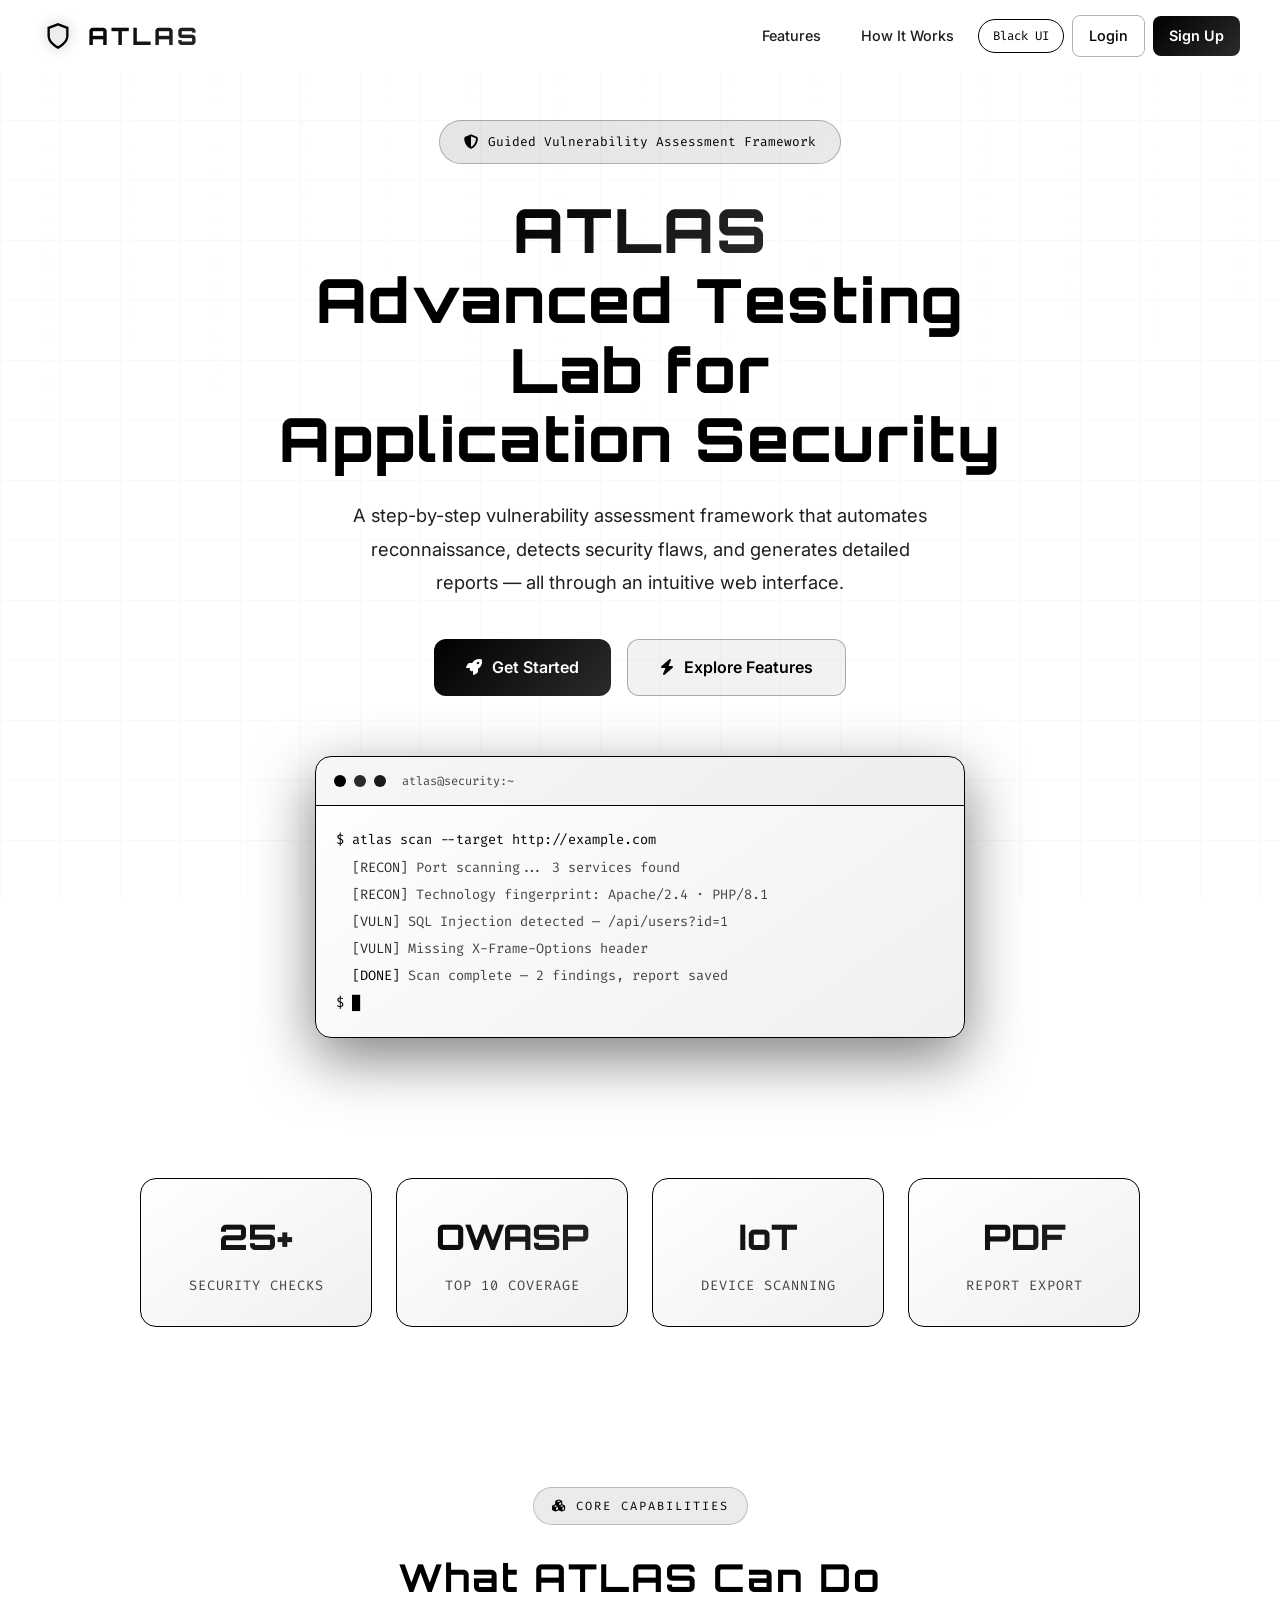
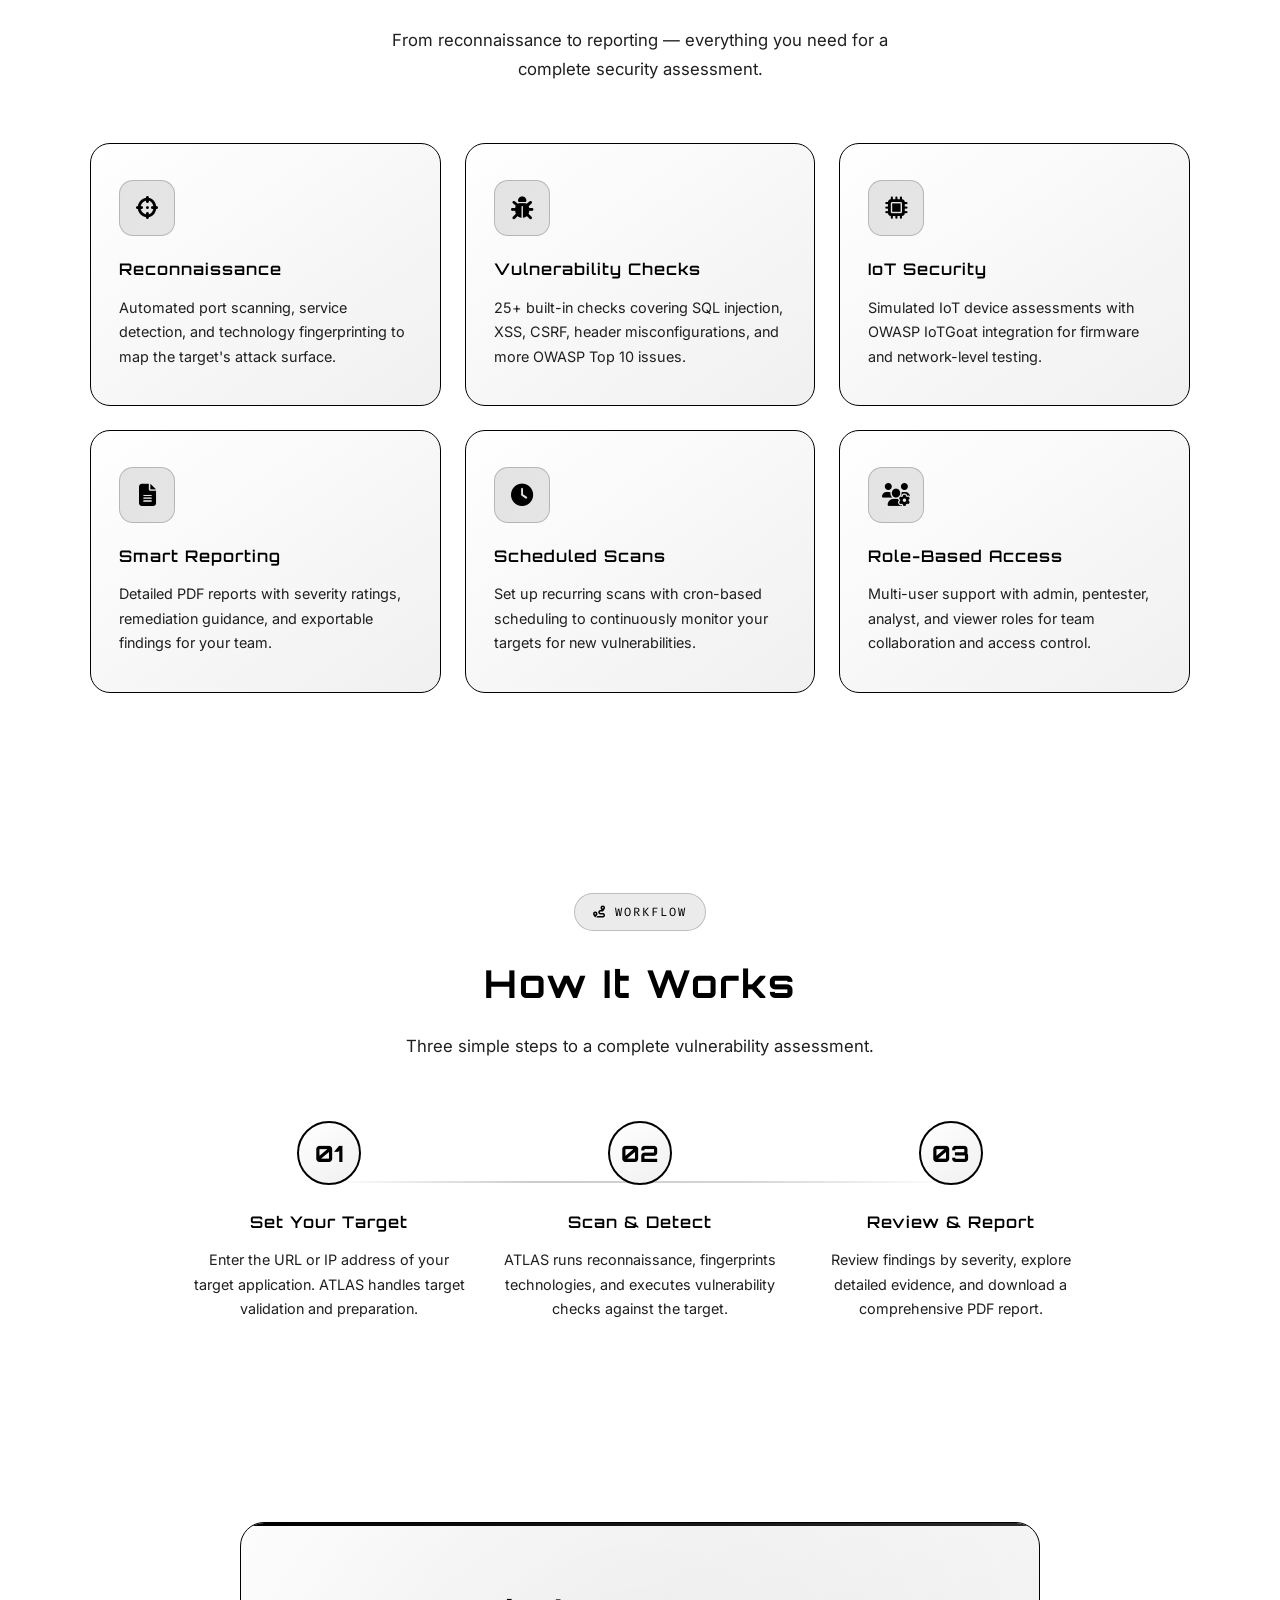
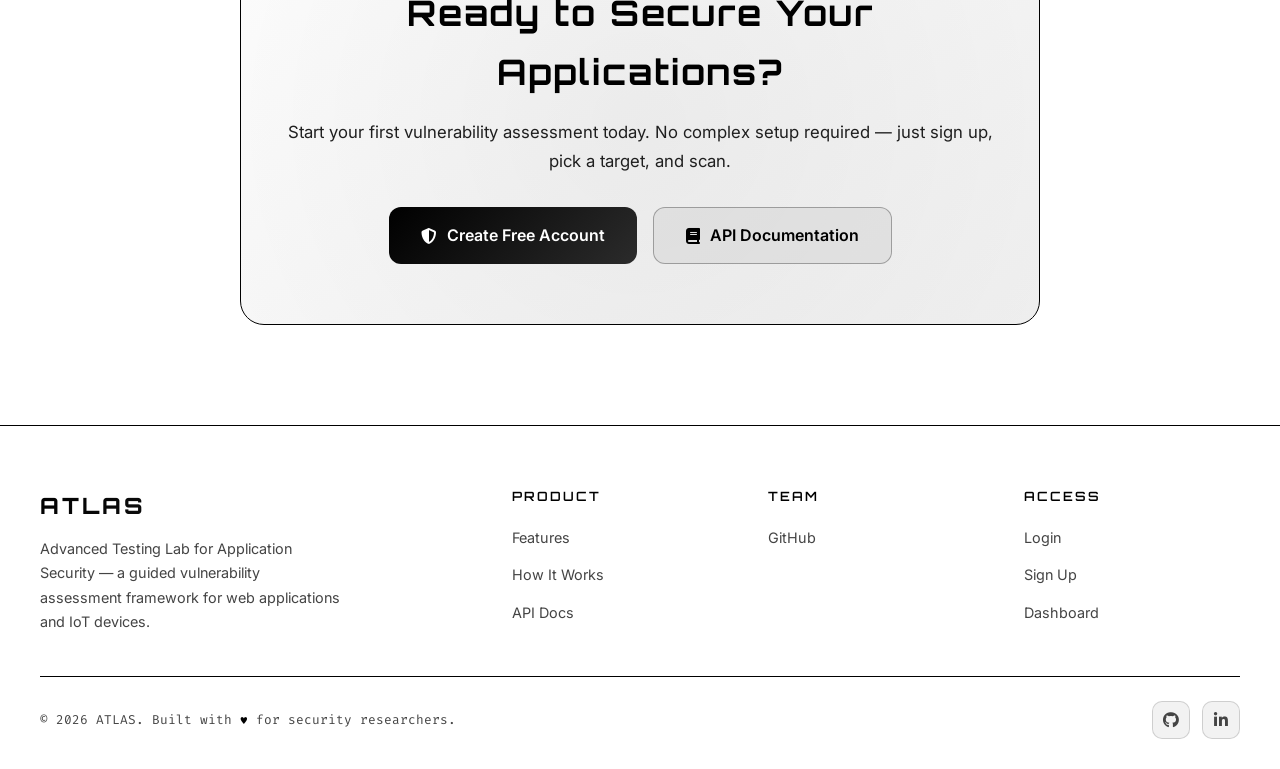
==== web/landing.html @ 512c7e10 "Update landing matrix rain and theme adjustments" ====
<!DOCTYPE html>
<html lang="en">

<head>
    <meta charset="UTF-8">
    <meta name="viewport" content="width=device-width, initial-scale=1.0">
    <title>ATLAS — Advanced Testing Lab for Application Security</title>
    <meta name="description"
        content="ATLAS is a guided vulnerability assessment framework for web applications and IoT devices. Scan, detect, and report security flaws with ease.">

    <!-- Fonts -->
    <link rel="preconnect" href="https://fonts.googleapis.com">
    <link rel="preconnect" href="https://fonts.gstatic.com" crossorigin>
    <link
        href="https://fonts.googleapis.com/css2?family=Fira+Code:wght@400;500;600&family=Orbitron:wght@500;600;700;800;900&family=Inter:wght@300;400;500;600;700&display=swap"
        rel="stylesheet">
    <link rel="stylesheet" href="https://cdnjs.cloudflare.com/ajax/libs/font-awesome/6.4.0/css/all.min.css">
    <link rel="icon" type="image/svg+xml" href="/static/assets/favicon.svg">
    <script>
        (function applySavedTheme() {
            const savedTheme = localStorage.getItem('atlas_ui_theme');
            if (savedTheme === 'dark') {
                document.documentElement.setAttribute('data-theme', 'dark');
            }
        })();
    </script>

    <style>
        /* ===== RESET & VARIABLES ===== */
        :root {
            --primary: #000000;
            --secondary: #2b2b2b;
            --accent: #000000;
            --bg-dark: #ffffff;
            --bg-darker: #f0f0f0;
            --bg-card: #ffffff;
            --border: #000000;
            --text-primary: #000000;
            --text-secondary: #1f1f1f;
            --text-muted: #444444;
            --gradient-main: linear-gradient(135deg, #000000, #2b2b2b);
            --gradient-card: linear-gradient(145deg, #ffffff, #f0f0f0);
            --surface-overlay: rgba(255, 255, 255, 0.95);
            --matrix-green: #8dffa8;
            --font-primary: 'Inter', sans-serif;
            --font-code: 'Fira Code', monospace;
            --font-tech: 'Orbitron', monospace;
        }

        :root[data-theme='dark'] {
            --primary: #f5f5f5;
            --secondary: #d0d0d0;
            --accent: #f5f5f5;
            --bg-dark: #0a0a0a;
            --bg-darker: #050505;
            --bg-card: #121212;
            --border: #7a7a7a;
            --text-primary: #f5f5f5;
            --text-secondary: #dedede;
            --text-muted: #b3b3b3;
            --gradient-main: linear-gradient(135deg, #f5f5f5, #cfcfcf);
            --gradient-card: linear-gradient(145deg, #121212, #050505);
            --surface-overlay: rgba(10, 10, 10, 0.95);
            --matrix-green: #8dffa8;
        }

        *,
        *::before,
        *::after {
            margin: 0;
            padding: 0;
            box-sizing: border-box;
        }

        html {
            scroll-behavior: smooth;
        }

        body {
            font-family: var(--font-primary);
            background: var(--bg-dark);
            color: var(--text-primary);
            line-height: 1.7;
            overflow-x: hidden;
        }

        a {
            text-decoration: none;
            color: inherit;
        }

        /* ===== ANIMATED BACKGROUND ===== */
        .bg-effects {
            position: fixed;
            top: 0;
            left: 0;
            width: 100%;
            height: 100%;
            z-index: 0;
            pointer-events: none;
        }

        .grid-overlay {
            position: absolute;
            width: 100%;
            height: 100%;
            background-image:
                linear-gradient(var(--primary) 1px, transparent 1px),
                linear-gradient(90deg, var(--primary) 1px, transparent 1px);
            background-size: 60px 60px;
            opacity: 0.025;
            animation: gridMove 30s linear infinite;
        }

        @keyframes gridMove {
            from {
                transform: translate(0, 0);
            }

            to {
                transform: translate(60px, 60px);
            }
        }

        .matrix-rain {
            position: absolute;
            inset: 0;
            overflow: hidden;
            pointer-events: none;
            opacity: 0.24;
        }

        .matrix-column {
            position: absolute;
            top: 0;
            display: flex;
            flex-direction: column;
            align-items: center;
            gap: 12px;
            font-family: var(--font-code);
            font-size: 0.74rem;
            line-height: 1;
            color: color-mix(in srgb, var(--matrix-green) 78%, transparent);
            user-select: none;
            animation: matrixFall var(--fall-duration, 22s) linear infinite;
            animation-delay: var(--delay, 0s);
            opacity: var(--col-opacity, 0.22);
            text-shadow: 0 0 6px color-mix(in srgb, var(--matrix-green) 42%, transparent);
        }

        .matrix-char {
            opacity: 0.9;
        }

        :root[data-theme='dark'] .matrix-column {
            color: color-mix(in srgb, var(--matrix-green) 84%, transparent);
            text-shadow: 0 0 7px color-mix(in srgb, var(--matrix-green) 50%, transparent);
        }

        @keyframes matrixFall {
            from {
                transform: translateY(-120vh);
            }

            to {
                transform: translateY(120vh);
            }
        }

        /* Floating particles */
        .particles {
            position: fixed;
            top: 0;
            left: 0;
            width: 100%;
            height: 100%;
            pointer-events: none;
            z-index: 0;
        }

        .particle {
            position: absolute;
            width: 3px;
            height: 3px;
            background: var(--primary);
            border-radius: 50%;
            animation: floatUp 10s infinite;
            opacity: 0;
        }

        .particle:nth-child(1) {
            left: 8%;
            animation-delay: 0s;
        }

        .particle:nth-child(2) {
            left: 18%;
            animation-delay: 1.2s;
        }

        .particle:nth-child(3) {
            left: 28%;
            animation-delay: 2.4s;
        }

        .particle:nth-child(4) {
            left: 42%;
            animation-delay: 0.8s;
        }

        .particle:nth-child(5) {
            left: 55%;
            animation-delay: 3.5s;
        }

        .particle:nth-child(6) {
            left: 65%;
            animation-delay: 1.8s;
        }

        .particle:nth-child(7) {
            left: 75%;
            animation-delay: 4s;
        }

        .particle:nth-child(8) {
            left: 88%;
            animation-delay: 2s;
        }

        .particle:nth-child(9) {
            left: 95%;
            animation-delay: 0.5s;
        }

        .particle:nth-child(10) {
            left: 35%;
            animation-delay: 3s;
        }

        @keyframes floatUp {
            0% {
                transform: translateY(100vh) scale(0);
                opacity: 0;
            }

            10% {
                opacity: 0.8;
            }

            90% {
                opacity: 0.6;
            }

            100% {
                transform: translateY(-100vh) scale(1);
                opacity: 0;
            }
        }

        /* ===== CONTAINER ===== */
        .container {
            max-width: 1200px;
            margin: 0 auto;
            padding: 0 24px;
            position: relative;
            z-index: 1;
        }

        /* ===== HEADER / NAVBAR ===== */
        .navbar {
            position: fixed;
            top: 0;
            left: 0;
            right: 0;
            z-index: 1000;
            padding: 0 24px;
            transition: all 0.3s ease;
            background: var(--surface-overlay);
            backdrop-filter: blur(20px);
            -webkit-backdrop-filter: blur(20px);
            border-bottom: 1px solid transparent;
        }

        .navbar.scrolled {
            background: var(--surface-overlay);
            border-bottom: 1px solid var(--border);
            box-shadow: 0 4px 30px rgba(0, 0, 0, 0.4);
        }

        .navbar-inner {
            max-width: 1200px;
            margin: 0 auto;
            display: flex;
            align-items: center;
            justify-content: space-between;
            height: 72px;
        }

        .navbar-logo {
            display: flex;
            align-items: center;
            gap: 12px;
        }

        .navbar-logo-icon {
            width: 36px;
            height: 36px;
            display: flex;
            align-items: center;
            justify-content: center;
        }

        .navbar-logo-icon svg {
            stroke: var(--primary);
            filter: drop-shadow(0 0 6px rgba(0, 0, 0, 0.4));
        }

        .navbar-logo-text {
            font-family: var(--font-tech);
            font-size: 1.5rem;
            font-weight: 800;
            background: var(--gradient-main);
            -webkit-background-clip: text;
            -webkit-text-fill-color: transparent;
            background-clip: text;
            letter-spacing: 3px;
        }

        .navbar-links {
            display: flex;
            align-items: center;
            gap: 8px;
            list-style: none;
        }

        .navbar-links a {
            padding: 8px 16px;
            border-radius: 8px;
            font-size: 0.9rem;
            font-weight: 500;
            color: var(--text-secondary);
            transition: all 0.3s ease;
        }

        .theme-switch {
            border: 1px solid var(--border);
            background: var(--bg-card);
            color: var(--text-primary);
            border-radius: 999px;
            padding: 8px 14px;
            font-family: var(--font-code);
            font-size: 0.78rem;
            cursor: pointer;
            transition: all 0.25s ease;
        }

        .theme-switch:hover {
            background: var(--bg-darker);
        }

        .navbar-links a:hover {
            color: var(--primary);
            background: rgba(0, 0, 0, 0.05);
        }

        .navbar-links .btn-nav-login {
            color: var(--primary);
            border: 1px solid rgba(0, 0, 0, 0.3);
        }

        .navbar-links .btn-nav-login:hover {
            background: rgba(0, 0, 0, 0.1);
            border-color: var(--primary);
            box-shadow: 0 0 15px rgba(0, 0, 0, 0.2);
        }

        .navbar-links .btn-nav-signup {
            background: var(--gradient-main);
            color: var(--bg-dark);
            font-weight: 600;
            border: none;
        }

        .navbar-links .btn-nav-signup:hover {
            box-shadow: 0 4px 20px rgba(0, 0, 0, 0.4);
            transform: translateY(-1px);
        }

        /* Mobile menu toggle */
        .mobile-toggle {
            display: none;
            flex-direction: column;
            gap: 5px;
            background: none;
            border: none;
            cursor: pointer;
            padding: 4px;
        }

        .mobile-toggle span {
            width: 24px;
            height: 2px;
            background: var(--text-primary);
            border-radius: 2px;
            transition: all 0.3s;
        }

        /* ===== HERO SECTION ===== */
        .hero {
            min-height: 100vh;
            display: flex;
            align-items: center;
            justify-content: center;
            text-align: center;
            padding: 120px 24px 80px;
            position: relative;
        }

        .hero-content {
            max-width: 800px;
            animation: fadeSlideUp 1s cubic-bezier(0.4, 0, 0.2, 1);
        }

        @keyframes fadeSlideUp {
            from {
                opacity: 0;
                transform: translateY(50px);
            }

            to {
                opacity: 1;
                transform: translateY(0);
            }
        }

        .hero-badge {
            display: inline-flex;
            align-items: center;
            gap: 10px;
            padding: 10px 24px;
            background: linear-gradient(135deg, rgba(0, 0, 0, 0.1), rgba(43, 43, 43, 0.1));
            border: 1px solid rgba(0, 0, 0, 0.25);
            border-radius: 50px;
            font-family: var(--font-code);
            font-size: 0.8rem;
            color: var(--primary);
            margin-bottom: 32px;
            position: relative;
            overflow: hidden;
        }

        .hero-badge::before {
            content: '';
            position: absolute;
            top: 0;
            left: -100%;
            width: 100%;
            height: 100%;
            background: linear-gradient(90deg, transparent, rgba(0, 0, 0, 0.15), transparent);
            animation: shimmer 3s infinite;
        }

        @keyframes shimmer {
            to {
                left: 100%;
            }
        }

        .hero-badge i {
            font-size: 0.9rem;
        }

        .hero h1 {
            font-family: var(--font-tech);
            font-size: clamp(2.2rem, 5vw, 3.8rem);
            font-weight: 800;
            line-height: 1.15;
            margin-bottom: 24px;
            letter-spacing: 2px;
        }

        .hero h1 .gradient-text {
            background: var(--gradient-main);
            -webkit-background-clip: text;
            -webkit-text-fill-color: transparent;
            background-clip: text;
        }

        .hero-subtitle {
            font-size: 1.15rem;
            color: var(--text-secondary);
            max-width: 600px;
            margin: 0 auto 40px;
            line-height: 1.8;
        }

        .hero-actions {
            display: flex;
            gap: 16px;
            justify-content: center;
            flex-wrap: wrap;
        }

        .btn {
            display: inline-flex;
            align-items: center;
            gap: 10px;
            padding: 14px 32px;
            border-radius: 12px;
            font-size: 1rem;
            font-weight: 600;
            cursor: pointer;
            transition: all 0.3s ease;
            border: none;
            text-decoration: none;
        }

        .btn-primary {
            background: var(--gradient-main);
            color: var(--bg-dark);
        }

        .btn-primary:hover {
            transform: translateY(-3px);
            box-shadow: 0 10px 40px rgba(0, 0, 0, 0.4);
        }

        .btn-secondary {
            background: rgba(0, 0, 0, 0.05);
            color: var(--primary);
            border: 1px solid rgba(0, 0, 0, 0.3);
        }

        .btn-secondary:hover {
            background: rgba(0, 0, 0, 0.1);
            border-color: var(--primary);
            transform: translateY(-3px);
            box-shadow: 0 10px 40px rgba(0, 0, 0, 0.15);
        }

        /* Terminal preview in hero */
        .hero-terminal {
            margin-top: 60px;
            max-width: 650px;
            margin-left: auto;
            margin-right: auto;
            text-align: left;
            background: var(--gradient-card);
            border: 1px solid var(--border);
            border-radius: 16px;
            overflow: hidden;
            animation: fadeSlideUp 1s 0.3s cubic-bezier(0.4, 0, 0.2, 1) backwards;
            box-shadow: 0 20px 60px rgba(0, 0, 0, 0.5);
        }

        .hero-terminal:hover {
            border-color: rgba(0, 0, 0, 0.3);
            box-shadow: 0 20px 60px rgba(0, 0, 0, 0.5), 0 0 40px rgba(0, 0, 0, 0.1);
        }

        .terminal-bar {
            display: flex;
            align-items: center;
            gap: 8px;
            padding: 14px 18px;
            background: rgba(0, 0, 0, 0.03);
            border-bottom: 1px solid var(--border);
        }

        .terminal-dot {
            width: 12px;
            height: 12px;
            border-radius: 50%;
        }

        .terminal-dot.red {
            background: #000000;
        }

        .terminal-dot.yellow {
            background: #2B2B2B;
        }

        .terminal-dot.green {
            background: #1A1A1A;
        }

        .terminal-title {
            margin-left: 8px;
            font-family: var(--font-code);
            font-size: 0.75rem;
            color: var(--text-muted);
        }

        .terminal-body {
            padding: 20px;
            font-family: var(--font-code);
            font-size: 0.85rem;
            line-height: 2;
        }

        .terminal-body .prompt {
            color: var(--primary);
        }

        .terminal-body .cmd {
            color: var(--text-primary);
        }

        .terminal-body .output {
            color: var(--text-muted);
            display: block;
            padding-left: 1rem;
        }

        .terminal-body .success {
            color: var(--primary);
        }

        .terminal-body .info {
            color: var(--secondary);
        }

        .terminal-body .warn {
            color: #2B2B2B;
        }

        .terminal-cursor {
            color: var(--primary);
            animation: blink 1s infinite;
        }

        @keyframes blink {

            0%,
            50% {
                opacity: 1;
            }

            51%,
            100% {
                opacity: 0;
            }
        }

        /* ===== STATS BAR ===== */
        .stats-bar {
            padding: 60px 24px;
            position: relative;
            z-index: 1;
        }

        .stats-grid {
            max-width: 1000px;
            margin: 0 auto;
            display: grid;
            grid-template-columns: repeat(4, 1fr);
            gap: 24px;
        }

        .stat-item {
            text-align: center;
            padding: 28px 16px;
            background: var(--gradient-card);
            border: 1px solid var(--border);
            border-radius: 16px;
            transition: all 0.3s ease;
            position: relative;
            overflow: hidden;
        }

        .stat-item::before {
            content: '';
            position: absolute;
            top: 0;
            left: 0;
            right: 0;
            height: 2px;
            background: var(--gradient-main);
            opacity: 0;
            transition: opacity 0.3s;
        }

        .stat-item:hover {
            border-color: rgba(0, 0, 0, 0.3);
            transform: translateY(-4px);
            box-shadow: 0 10px 30px rgba(0, 0, 0, 0.1);
        }

        .stat-item:hover::before {
            opacity: 1;
        }

        .stat-number {
            font-family: var(--font-tech);
            font-size: 2.2rem;
            font-weight: 800;
            background: var(--gradient-main);
            -webkit-background-clip: text;
            -webkit-text-fill-color: transparent;
            background-clip: text;
            margin-bottom: 8px;
        }

        .stat-label {
            font-size: 0.85rem;
            color: var(--text-muted);
            font-family: var(--font-code);
            text-transform: uppercase;
            letter-spacing: 1px;
        }

        /* ===== FEATURES SECTION ===== */
        .features {
            padding: 100px 24px;
            position: relative;
            z-index: 1;
        }

        .section-header {
            text-align: center;
            margin-bottom: 60px;
        }

        .section-badge {
            display: inline-flex;
            align-items: center;
            gap: 8px;
            padding: 8px 18px;
            background: rgba(0, 0, 0, 0.08);
            border: 1px solid rgba(0, 0, 0, 0.2);
            border-radius: 50px;
            font-family: var(--font-code);
            font-size: 0.75rem;
            color: var(--primary);
            text-transform: uppercase;
            letter-spacing: 2px;
            margin-bottom: 20px;
        }

        .section-title {
            font-family: var(--font-tech);
            font-size: clamp(1.6rem, 3vw, 2.4rem);
            font-weight: 700;
            letter-spacing: 2px;
            margin-bottom: 16px;
        }

        .section-subtitle {
            color: var(--text-secondary);
            max-width: 550px;
            margin: 0 auto;
            font-size: 1.05rem;
        }

        .features-grid {
            display: grid;
            grid-template-columns: repeat(auto-fit, minmax(260px, 1fr));
            gap: 24px;
            max-width: 1100px;
            margin: 0 auto;
        }

        .feature-card {
            background: var(--gradient-card);
            border: 1px solid var(--border);
            border-radius: 20px;
            padding: 36px 28px;
            position: relative;
            overflow: hidden;
            transition: all 0.3s ease;
        }

        .feature-card::before {
            content: '';
            position: absolute;
            top: 0;
            left: 0;
            right: 0;
            height: 3px;
            background: var(--gradient-main);
            opacity: 0;
            transition: opacity 0.3s;
        }

        .feature-card:hover {
            transform: translateY(-8px);
            border-color: rgba(0, 0, 0, 0.3);
            box-shadow: 0 20px 50px rgba(0, 0, 0, 0.1);
        }

        .feature-card:hover::before {
            opacity: 1;
        }

        .feature-icon {
            width: 56px;
            height: 56px;
            border-radius: 14px;
            background: linear-gradient(135deg, rgba(0, 0, 0, 0.1), rgba(43, 43, 43, 0.1));
            border: 1px solid rgba(0, 0, 0, 0.2);
            display: flex;
            align-items: center;
            justify-content: center;
            margin-bottom: 20px;
            font-size: 1.4rem;
            color: var(--primary);
            transition: all 0.3s;
        }

        .feature-card:hover .feature-icon {
            background: var(--gradient-main);
            color: var(--bg-dark);
            border-color: transparent;
            box-shadow: 0 8px 25px rgba(0, 0, 0, 0.3);
        }

        .feature-card h3 {
            font-family: var(--font-tech);
            font-size: 1rem;
            font-weight: 600;
            letter-spacing: 1px;
            margin-bottom: 12px;
            color: var(--text-primary);
        }

        .feature-card p {
            color: var(--text-secondary);
            font-size: 0.9rem;
            line-height: 1.7;
        }

        /* ===== HOW IT WORKS ===== */
        .how-it-works {
            padding: 100px 24px;
            position: relative;
            z-index: 1;
        }

        .steps-container {
            max-width: 900px;
            margin: 0 auto;
            display: grid;
            grid-template-columns: repeat(3, 1fr);
            gap: 32px;
            position: relative;
        }

        .steps-container::before {
            content: '';
            position: absolute;
            top: 60px;
            left: 15%;
            right: 15%;
            height: 2px;
            background: linear-gradient(90deg, transparent, var(--primary), var(--secondary), transparent);
            opacity: 0.2;
        }

        .step-card {
            text-align: center;
            position: relative;
        }

        .step-number {
            width: 64px;
            height: 64px;
            border-radius: 50%;
            background: var(--gradient-card);
            border: 2px solid var(--border);
            display: flex;
            align-items: center;
            justify-content: center;
            margin: 0 auto 24px;
            font-family: var(--font-tech);
            font-size: 1.4rem;
            font-weight: 800;
            color: var(--primary);
            position: relative;
            z-index: 1;
            transition: all 0.3s;
        }

        .step-card:hover .step-number {
            background: var(--gradient-main);
            color: var(--bg-dark);
            border-color: transparent;
            box-shadow: 0 8px 30px rgba(0, 0, 0, 0.4);
            transform: scale(1.1);
        }

        .step-card h3 {
            font-family: var(--font-tech);
            font-size: 1rem;
            font-weight: 600;
            letter-spacing: 1px;
            margin-bottom: 12px;
        }

        .step-card p {
            color: var(--text-secondary);
            font-size: 0.9rem;
            line-height: 1.7;
        }

        /* ===== CTA SECTION ===== */
        .cta-section {
            padding: 100px 24px;
            position: relative;
            z-index: 1;
        }

        .cta-card {
            max-width: 800px;
            margin: 0 auto;
            text-align: center;
            padding: 60px 40px;
            background: var(--gradient-card);
            border: 1px solid var(--border);
            border-radius: 24px;
            position: relative;
            overflow: hidden;
        }

        .cta-card::before {
            content: '';
            position: absolute;
            top: 0;
            left: 0;
            right: 0;
            height: 3px;
            background: var(--gradient-main);
        }

        .cta-card::after {
            content: '';
            position: absolute;
            top: -50%;
            left: -50%;
            width: 200%;
            height: 200%;
            background: radial-gradient(circle at center, rgba(0, 0, 0, 0.05) 0%, transparent 60%);
            pointer-events: none;
        }

        .cta-card h2 {
            font-family: var(--font-tech);
            font-size: clamp(1.5rem, 3vw, 2.2rem);
            font-weight: 700;
            letter-spacing: 2px;
            margin-bottom: 16px;
            position: relative;
            z-index: 1;
        }

        .cta-card p {
            color: var(--text-secondary);
            font-size: 1.05rem;
            margin-bottom: 32px;
            position: relative;
            z-index: 1;
        }

        .cta-card .hero-actions {
            position: relative;
            z-index: 1;
        }

        /* ===== FOOTER ===== */
        .footer {
            border-top: 1px solid var(--border);
            padding: 60px 24px 30px;
            position: relative;
            z-index: 1;
        }

        .footer-inner {
            max-width: 1200px;
            margin: 0 auto;
        }

        .footer-grid {
            display: grid;
            grid-template-columns: 2fr 1fr 1fr 1fr;
            gap: 40px;
            margin-bottom: 40px;
        }

        .footer-brand .footer-logo {
            font-family: var(--font-tech);
            font-size: 1.4rem;
            font-weight: 800;
            background: var(--gradient-main);
            -webkit-background-clip: text;
            -webkit-text-fill-color: transparent;
            background-clip: text;
            letter-spacing: 3px;
            margin-bottom: 12px;
        }

        .footer-brand p {
            color: var(--text-muted);
            font-size: 0.9rem;
            line-height: 1.7;
            max-width: 300px;
        }

        .footer-column h4 {
            font-family: var(--font-tech);
            font-size: 0.8rem;
            font-weight: 600;
            letter-spacing: 2px;
            text-transform: uppercase;
            color: var(--primary);
            margin-bottom: 16px;
        }

        .footer-column ul {
            list-style: none;
        }

        .footer-column ul li {
            margin-bottom: 10px;
        }

        .footer-column ul li a {
            color: var(--text-muted);
            font-size: 0.9rem;
            transition: color 0.3s;
        }

        .footer-column ul li a:hover {
            color: var(--primary);
        }

        .footer-bottom {
            padding-top: 24px;
            border-top: 1px solid var(--border);
            display: flex;
            align-items: center;
            justify-content: space-between;
            flex-wrap: wrap;
            gap: 16px;
        }

        .footer-bottom p {
            color: var(--text-muted);
            font-size: 0.8rem;
            font-family: var(--font-code);
        }

        .footer-social {
            display: flex;
            gap: 12px;
        }

        .footer-social a {
            width: 38px;
            height: 38px;
            border-radius: 10px;
            background: rgba(0, 0, 0, 0.05);
            border: 1px solid rgba(0, 0, 0, 0.15);
            display: flex;
            align-items: center;
            justify-content: center;
            color: var(--text-muted);
            font-size: 1rem;
            transition: all 0.3s;
        }

        .footer-social a:hover {
            background: var(--primary);
            color: var(--bg-dark);
            border-color: var(--primary);
            transform: translateY(-2px);
            box-shadow: 0 8px 20px rgba(0, 0, 0, 0.3);
        }

        /* ===== RESPONSIVE ===== */
        @media (max-width: 900px) {
            .stats-grid {
                grid-template-columns: repeat(2, 1fr);
            }

            .steps-container {
                grid-template-columns: 1fr;
                gap: 40px;
            }

            .steps-container::before {
                display: none;
            }

            .footer-grid {
                grid-template-columns: 1fr 1fr;
            }
        }

        @media (max-width: 768px) {
            .navbar-links {
                display: none;
                position: absolute;
                top: 72px;
                left: 0;
                right: 0;
                flex-direction: column;
                background: var(--surface-overlay);
                border-bottom: 1px solid var(--border);
                padding: 16px 24px;
                gap: 8px;
            }

            .navbar-links.open {
                display: flex;
            }

            .navbar-links a {
                width: 100%;
                text-align: center;
                padding: 12px 16px;
            }

            .mobile-toggle {
                display: flex;
            }

            .hero {
                padding: 100px 20px 60px;
            }

            .hero h1 {
                font-size: 1.8rem;
            }

            .hero-terminal {
                margin-top: 40px;
            }

            .stats-grid {
                grid-template-columns: repeat(2, 1fr);
                gap: 12px;
            }

            .stat-item {
                padding: 20px 12px;
            }

            .stat-number {
                font-size: 1.6rem;
            }

            .footer-grid {
                grid-template-columns: 1fr;
                gap: 30px;
            }

            .footer-bottom {
                flex-direction: column;
                text-align: center;
            }
        }

        @media (max-width: 480px) {
            .hero-actions {
                flex-direction: column;
                align-items: center;
            }

            .btn {
                width: 100%;
                justify-content: center;
            }
        }
    </style>
</head>

<body>
    <!-- Background Effects -->
    <div class="bg-effects">
        <div class="grid-overlay"></div>
        <div class="matrix-rain" id="matrix-rain" aria-hidden="true"></div>
    </div>
    <div class="particles">
        <div class="particle"></div>
        <div class="particle"></div>
        <div class="particle"></div>
        <div class="particle"></div>
        <div class="particle"></div>
        <div class="particle"></div>
        <div class="particle"></div>
        <div class="particle"></div>
        <div class="particle"></div>
        <div class="particle"></div>
    </div>

    <!-- ===== NAVBAR ===== -->
    <nav class="navbar" id="navbar">
        <div class="navbar-inner">
            <a href="/" class="navbar-logo">
                <div class="navbar-logo-icon">
                    <svg viewBox="0 0 24 24" width="28" height="28" fill="none" stroke="currentColor" stroke-width="2">
                        <path d="M12 22s8-4 8-10V5l-8-3-8 3v7c0 6 8 10 8 10z" />
                    </svg>
                </div>
                <span class="navbar-logo-text">ATLAS</span>
            </a>

            <button class="mobile-toggle" id="mobile-toggle" onclick="toggleMobileMenu()">
                <span></span>
                <span></span>
                <span></span>
            </button>

            <div class="navbar-links" id="navbar-links">
                <a href="#features">Features</a>
                <a href="#how-it-works">How It Works</a>
                <button class="theme-switch" id="theme-switch" onclick="toggleTheme()">Black UI</button>
                <a href="/login" class="btn-nav-login">Login</a>
                <a href="/signup" class="btn-nav-signup">Sign Up</a>
            </div>
        </div>
    </nav>

    <!-- ===== HERO ===== -->
    <section class="hero">
        <div class="hero-content">
            <div class="hero-badge">
                <i class="fas fa-shield-alt"></i>
                <span>Guided Vulnerability Assessment Framework</span>
            </div>

            <h1>
                <span class="gradient-text">ATLAS</span><br>
                Advanced Testing Lab for<br>Application Security
            </h1>

            <p class="hero-subtitle">
                A step-by-step vulnerability assessment framework that automates reconnaissance,
                detects security flaws, and generates detailed reports — all through an intuitive web interface.
            </p>

            <div class="hero-actions">
                <a href="/signup" class="btn btn-primary">
                    <i class="fas fa-rocket"></i> Get Started
                </a>
                <a href="#features" class="btn btn-secondary">
                    <i class="fas fa-bolt"></i> Explore Features
                </a>
            </div>

            <!-- Terminal Preview -->
            <div class="hero-terminal">
                <div class="terminal-bar">
                    <div class="terminal-dot red"></div>
                    <div class="terminal-dot yellow"></div>
                    <div class="terminal-dot green"></div>
                    <span class="terminal-title">atlas@security:~</span>
                </div>
                <div class="terminal-body">
                    <div><span class="prompt">$</span> <span class="cmd">atlas scan --target http://example.com</span>
                    </div>
                    <span class="output"><span class="info">[RECON]</span> Port scanning... 3 services found</span>
                    <span class="output"><span class="info">[RECON]</span> Technology fingerprint: Apache/2.4 ·
                        PHP/8.1</span>
                    <span class="output"><span class="warn">[VULN]</span> SQL Injection detected —
                        /api/users?id=1</span>
                    <span class="output"><span class="warn">[VULN]</span> Missing X-Frame-Options header</span>
                    <span class="output"><span class="success">[DONE]</span> Scan complete — 2 findings, report
                        saved</span>
                    <div><span class="prompt">$</span> <span class="terminal-cursor">█</span></div>
                </div>
            </div>
        </div>
    </section>

    <!-- ===== STATS BAR ===== -->
    <section class="stats-bar">
        <div class="stats-grid">
            <div class="stat-item">
                <div class="stat-number">25+</div>
                <div class="stat-label">Security Checks</div>
            </div>
            <div class="stat-item">
                <div class="stat-number">OWASP</div>
                <div class="stat-label">Top 10 Coverage</div>
            </div>
            <div class="stat-item">
                <div class="stat-number">IoT</div>
                <div class="stat-label">Device Scanning</div>
            </div>
            <div class="stat-item">
                <div class="stat-number">PDF</div>
                <div class="stat-label">Report Export</div>
            </div>
        </div>
    </section>

    <!-- ===== FEATURES ===== -->
    <section class="features" id="features">
        <div class="section-header">
            <div class="section-badge">
                <i class="fas fa-cubes"></i> Core Capabilities
            </div>
            <h2 class="section-title">What ATLAS Can Do</h2>
            <p class="section-subtitle">
                From reconnaissance to reporting — everything you need for a complete security assessment.
            </p>
        </div>

        <div class="features-grid">
            <div class="feature-card">
                <div class="feature-icon">
                    <i class="fas fa-crosshairs"></i>
                </div>
                <h3>Reconnaissance</h3>
                <p>Automated port scanning, service detection, and technology fingerprinting to map the target's attack
                    surface.</p>
            </div>

            <div class="feature-card">
                <div class="feature-icon">
                    <i class="fas fa-bug"></i>
                </div>
                <h3>Vulnerability Checks</h3>
                <p>25+ built-in checks covering SQL injection, XSS, CSRF, header misconfigurations, and more OWASP Top
                    10 issues.</p>
            </div>

            <div class="feature-card">
                <div class="feature-icon">
                    <i class="fas fa-microchip"></i>
                </div>
                <h3>IoT Security</h3>
                <p>Simulated IoT device assessments with OWASP IoTGoat integration for firmware and network-level
                    testing.</p>
            </div>

            <div class="feature-card">
                <div class="feature-icon">
                    <i class="fas fa-file-alt"></i>
                </div>
                <h3>Smart Reporting</h3>
                <p>Detailed PDF reports with severity ratings, remediation guidance, and exportable findings for your
                    team.</p>
            </div>

            <div class="feature-card">
                <div class="feature-icon">
                    <i class="fas fa-clock"></i>
                </div>
                <h3>Scheduled Scans</h3>
                <p>Set up recurring scans with cron-based scheduling to continuously monitor your targets for new
                    vulnerabilities.</p>
            </div>

            <div class="feature-card">
                <div class="feature-icon">
                    <i class="fas fa-users-cog"></i>
                </div>
                <h3>Role-Based Access</h3>
                <p>Multi-user support with admin, pentester, analyst, and viewer roles for team collaboration and access
                    control.</p>
            </div>
        </div>
    </section>

    <!-- ===== HOW IT WORKS ===== -->
    <section class="how-it-works" id="how-it-works">
        <div class="section-header">
            <div class="section-badge">
                <i class="fas fa-route"></i> Workflow
            </div>
            <h2 class="section-title">How It Works</h2>
            <p class="section-subtitle">
                Three simple steps to a complete vulnerability assessment.
            </p>
        </div>

        <div class="steps-container">
            <div class="step-card">
                <div class="step-number">01</div>
                <h3>Set Your Target</h3>
                <p>Enter the URL or IP address of your target application. ATLAS handles target validation and
                    preparation.</p>
            </div>

            <div class="step-card">
                <div class="step-number">02</div>
                <h3>Scan & Detect</h3>
                <p>ATLAS runs reconnaissance, fingerprints technologies, and executes vulnerability checks against the
                    target.</p>
            </div>

            <div class="step-card">
                <div class="step-number">03</div>
                <h3>Review & Report</h3>
                <p>Review findings by severity, explore detailed evidence, and download a comprehensive PDF report.</p>
            </div>
        </div>
    </section>

    <!-- ===== CTA SECTION ===== -->
    <section class="cta-section">
        <div class="cta-card">
            <h2>Ready to Secure Your Applications?</h2>
            <p>
                Start your first vulnerability assessment today. No complex setup required — just sign up, pick a
                target, and scan.
            </p>
            <div class="hero-actions">
                <a href="/signup" class="btn btn-primary">
                    <i class="fas fa-shield-alt"></i> Create Free Account
                </a>
                <a href="/api/docs" target="_blank" class="btn btn-secondary">
                    <i class="fas fa-book"></i> API Documentation
                </a>
            </div>
        </div>
    </section>

    <!-- ===== FOOTER ===== -->
    <footer class="footer">
        <div class="footer-inner">
            <div class="footer-grid">
                <div class="footer-brand">
                    <div class="footer-logo">ATLAS</div>
                    <p>Advanced Testing Lab for Application Security — a guided vulnerability assessment framework for
                        web applications and IoT devices.</p>
                </div>

                <div class="footer-column">
                    <h4>Product</h4>
                    <ul>
                        <li><a href="#features">Features</a></li>
                        <li><a href="#how-it-works">How It Works</a></li>
                        <li><a href="/api/docs" target="_blank">API Docs</a></li>
                    </ul>
                </div>

                <div class="footer-column">
                    <h4>Team</h4>
                    <ul>
                        <li><a href="https://github.com/GitHuntr/omni-atlas" target="_blank">GitHub</a></li>
                    </ul>
                </div>

                <div class="footer-column">
                    <h4>Access</h4>
                    <ul>
                        <li><a href="/login">Login</a></li>
                        <li><a href="/signup">Sign Up</a></li>
                        <li><a href="/dashboard">Dashboard</a></li>
                    </ul>
                </div>
            </div>

            <div class="footer-bottom">
                <p>© 2026 ATLAS. Built with <span style="color: var(--primary);">♥</span> for security researchers.</p>
                <div class="footer-social">
                    <a href="https://github.com/GitHuntr/omni-atlas" target="_blank" title="GitHub"><i
                            class="fab fa-github"></i></a>
                    <a href="https://www.linkedin.com/in/aryan-upadhyay-2ba98b28a/" target="_blank" title="LinkedIn"><i
                            class="fab fa-linkedin-in"></i></a>
                </div>
            </div>
        </div>
    </footer>

    <script>
        // Navbar scroll effect
        const navbar = document.getElementById('navbar');
        window.addEventListener('scroll', () => {
            navbar.classList.toggle('scrolled', window.scrollY > 40);
        });

        // Mobile menu toggle
        function toggleMobileMenu() {
            document.getElementById('navbar-links').classList.toggle('open');
        }

        function syncThemeLabel() {
            const btn = document.getElementById('theme-switch');
            if (!btn) return;
            const isDark = document.documentElement.getAttribute('data-theme') === 'dark';
            btn.textContent = isDark ? 'Light UI' : 'Black UI';
        }

        function toggleTheme() {
            const isDark = document.documentElement.getAttribute('data-theme') === 'dark';
            if (isDark) {
                document.documentElement.removeAttribute('data-theme');
                localStorage.setItem('atlas_ui_theme', 'light');
            } else {
                document.documentElement.setAttribute('data-theme', 'dark');
                localStorage.setItem('atlas_ui_theme', 'dark');
            }
            syncThemeLabel();
        }

        function initMatrixRain() {
            const matrixRoot = document.getElementById('matrix-rain');
            if (!matrixRoot) return;

            const symbols = '01ABCDEFGHIJKLMNOPQRSTUVWXYZ#$%&*+<>';
            const columnCount = window.innerWidth < 768 ? 10 : 15;
            matrixRoot.innerHTML = '';

            for (let i = 0; i < columnCount; i++) {
                const column = document.createElement('div');
                const charCount = 12 + Math.floor(Math.random() * 10);

                column.className = 'matrix-column';
                column.style.left = `${(i + 0.5) * (100 / columnCount)}%`;
                column.style.setProperty('--fall-duration', `${20 + Math.random() * 10}s`);
                column.style.setProperty('--delay', `${-Math.random() * 18}s`);
                column.style.setProperty('--col-opacity', `${0.18 + Math.random() * 0.14}`);

                for (let c = 0; c < charCount; c++) {
                    const ch = document.createElement('span');
                    ch.className = 'matrix-char';
                    ch.textContent = symbols[Math.floor(Math.random() * symbols.length)];
                    column.appendChild(ch);
                }

                matrixRoot.appendChild(column);
            }
        }

        // Close mobile menu when link clicked
        document.querySelectorAll('.navbar-links a').forEach(link => {
            link.addEventListener('click', () => {
                document.getElementById('navbar-links').classList.remove('open');
            });
        });

        // Smooth scroll for anchor links
        document.querySelectorAll('a[href^="#"]').forEach(anchor => {
            anchor.addEventListener('click', function (e) {
                const target = document.querySelector(this.getAttribute('href'));
                if (target) {
                    e.preventDefault();
                    target.scrollIntoView({ behavior: 'smooth', block: 'start' });
                }
            });
        });

        let matrixResizeTimer;
        window.addEventListener('resize', () => {
            clearTimeout(matrixResizeTimer);
            matrixResizeTimer = setTimeout(initMatrixRain, 180);
        });

        initMatrixRain();
        syncThemeLabel();
    </script>
</body>

</html>
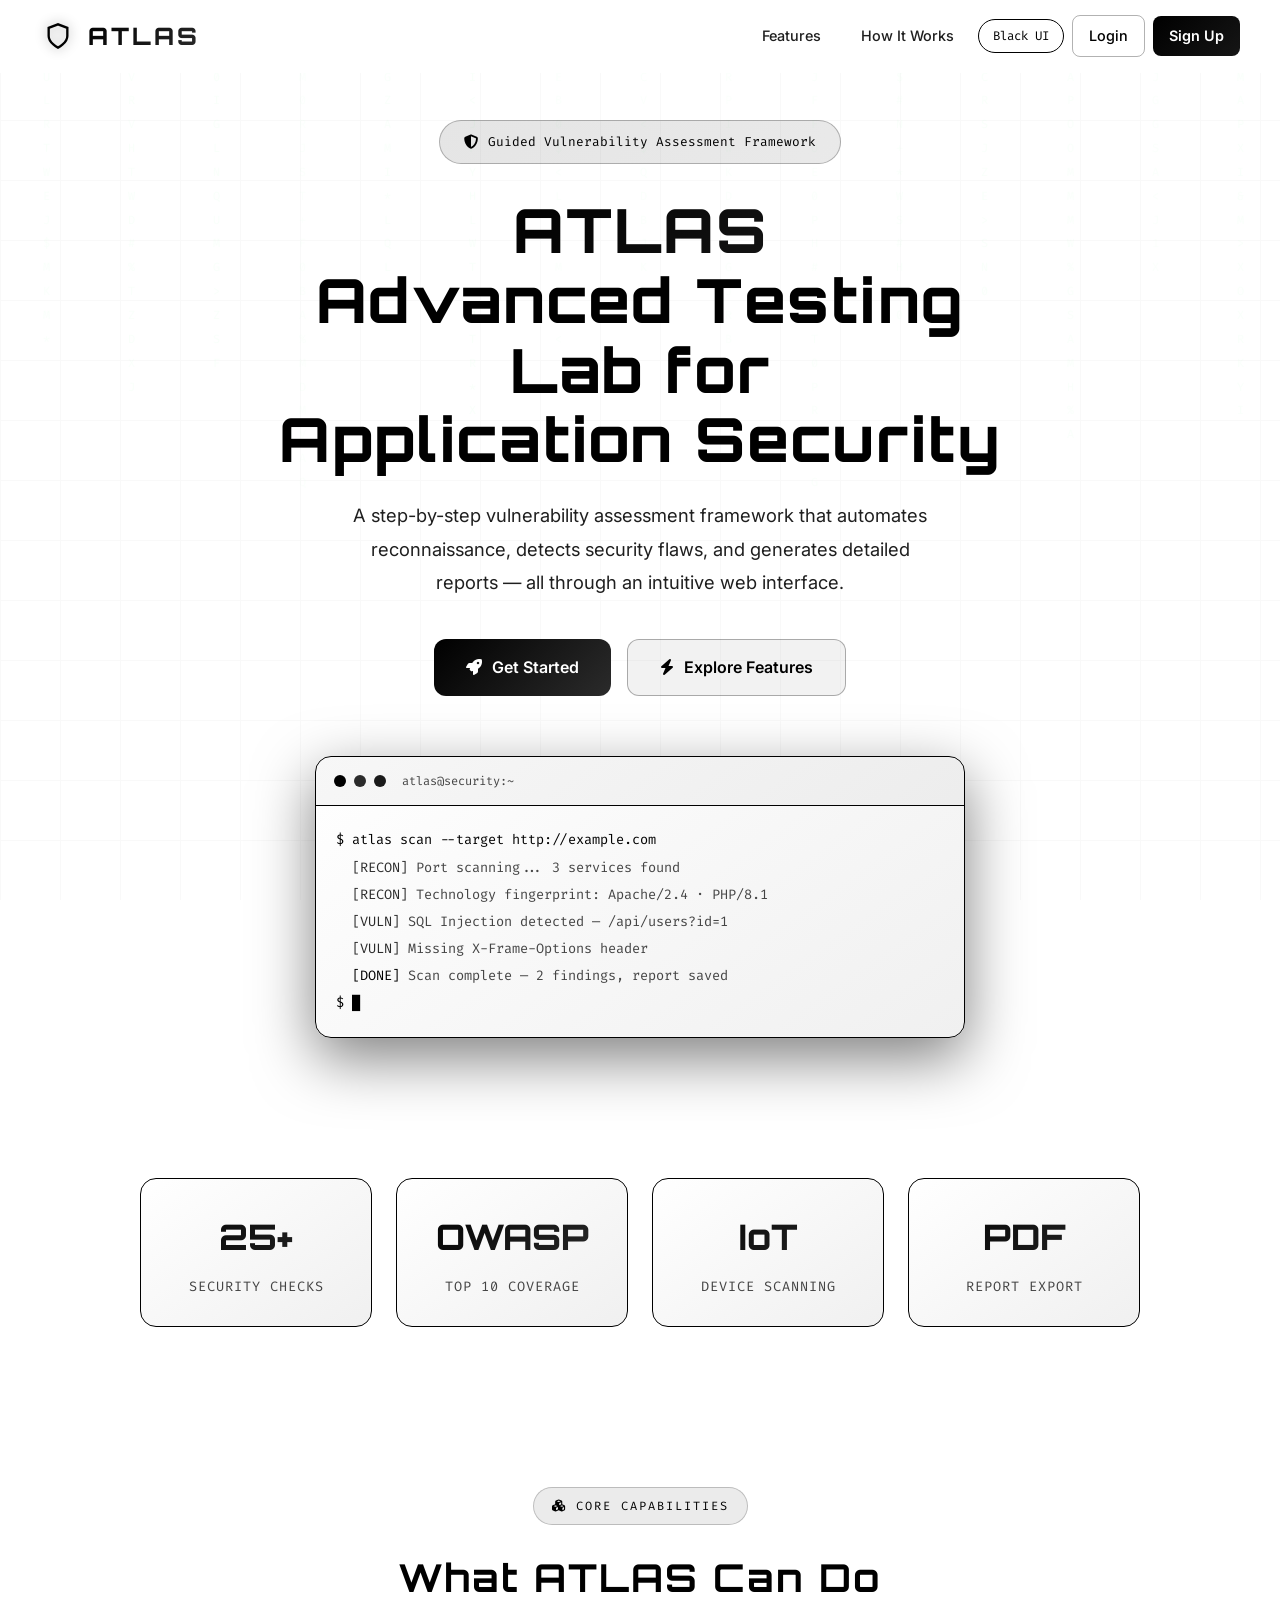
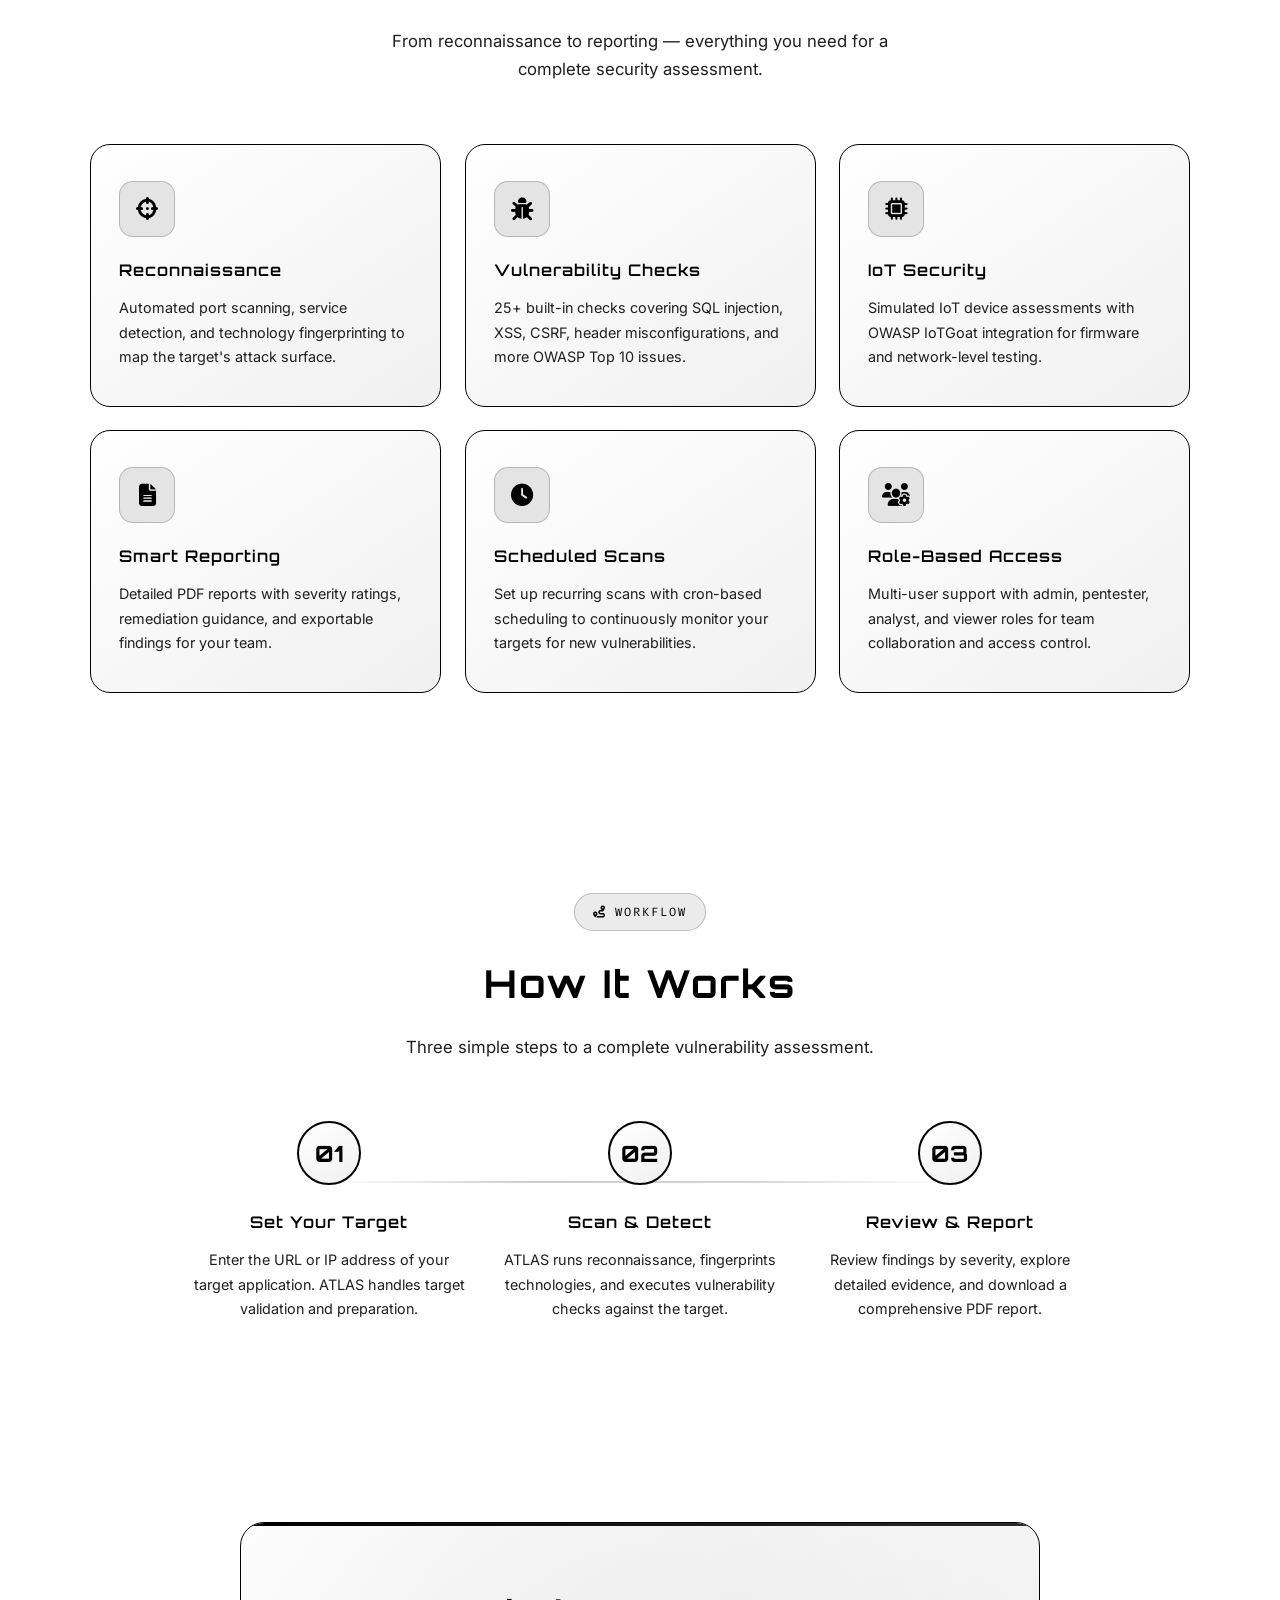
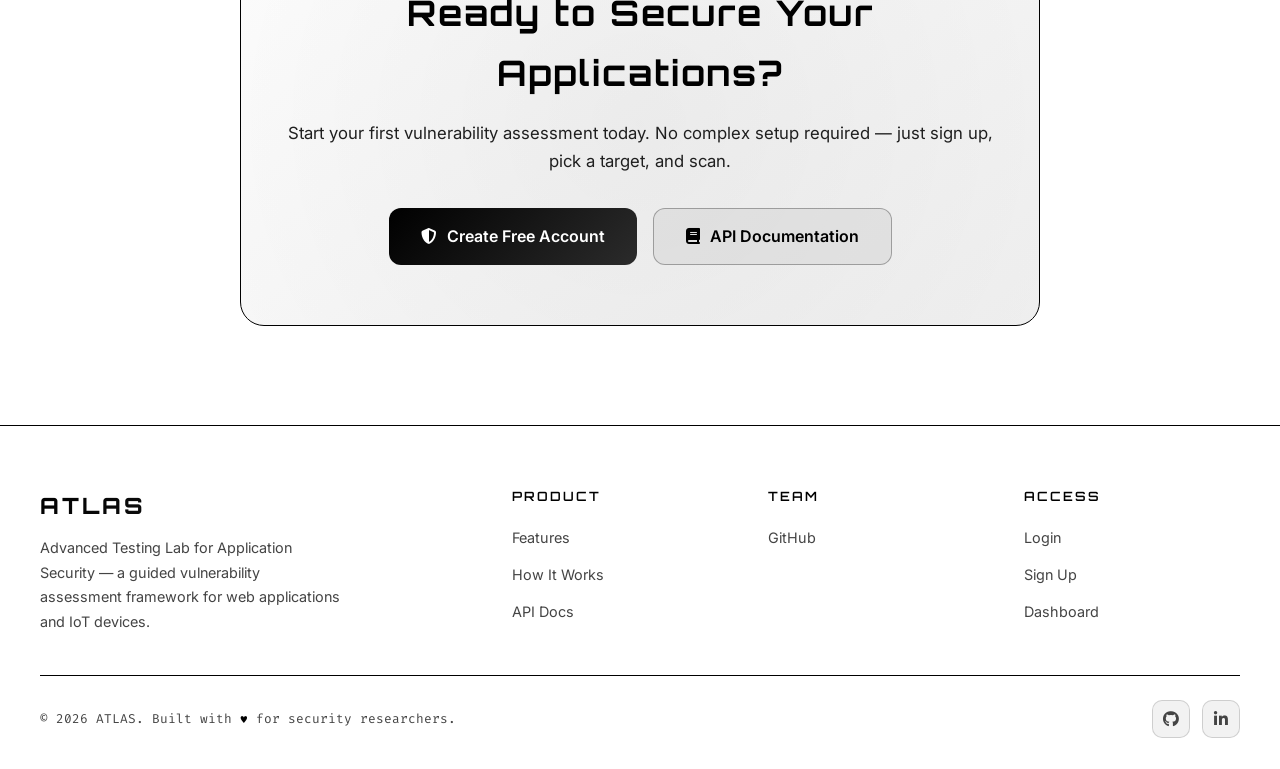
==== commit 82a5a012: "- redesigned Dashboard layout with overview hero, quick actions, and cleaner stats/table sections - " ====
--- a/web/landing.html
+++ b/web/landing.html
@@ -367,6 +367,9 @@
         .navbar-links .btn-nav-login {
             color: var(--primary);
             border: 1px solid rgba(0, 0, 0, 0.3);
+            position: relative;
+            overflow: hidden;
+            animation: navLoginPulse 3.4s ease-in-out infinite;
         }
 
         .navbar-links .btn-nav-login:hover {
@@ -380,6 +383,8 @@
             color: var(--bg-dark);
             font-weight: 600;
             border: none;
+            background-size: 200% 200%;
+            animation: gradientShift 6s ease-in-out infinite;
         }
 
         .navbar-links .btn-nav-signup:hover {
@@ -448,6 +453,7 @@
             margin-bottom: 32px;
             position: relative;
             overflow: hidden;
+            animation: heroBadgeFloat 6s ease-in-out infinite;
         }
 
         .hero-badge::before {
@@ -485,6 +491,8 @@
             -webkit-background-clip: text;
             -webkit-text-fill-color: transparent;
             background-clip: text;
+            background-size: 220% 220%;
+            animation: gradientShift 8s ease-in-out infinite;
         }
 
         .hero-subtitle {
@@ -514,11 +522,33 @@
             transition: all 0.3s ease;
             border: none;
             text-decoration: none;
+            position: relative;
+            overflow: hidden;
+            isolation: isolate;
+            animation: btnFloat 4.2s ease-in-out infinite;
         }
 
         .btn-primary {
             background: var(--gradient-main);
             color: var(--bg-dark);
+        }
+
+        .btn-primary::after {
+            content: '';
+            position: absolute;
+            top: 0;
+            left: -120%;
+            width: 64%;
+            height: 100%;
+            background: linear-gradient(110deg, transparent 0%, rgba(255, 255, 255, 0.45) 50%, transparent 100%);
+            transform: skewX(-20deg);
+            transition: left 0.7s ease;
+            pointer-events: none;
+            z-index: 0;
+        }
+
+        .btn-primary:hover::after {
+            left: 132%;
         }
 
         .btn-primary:hover {
@@ -537,6 +567,18 @@
             border-color: var(--primary);
             transform: translateY(-3px);
             box-shadow: 0 10px 40px rgba(0, 0, 0, 0.15);
+        }
+
+        .btn:active {
+            transform: translateY(-1px) scale(0.985);
+        }
+
+        .hero-actions .btn:nth-child(2n) {
+            animation-delay: 0.5s;
+        }
+
+        .cta-card .hero-actions .btn:nth-child(2n) {
+            animation-delay: 0.7s;
         }
 
         /* Terminal preview in hero */
@@ -550,7 +592,8 @@
             border: 1px solid var(--border);
             border-radius: 16px;
             overflow: hidden;
-            animation: fadeSlideUp 1s 0.3s cubic-bezier(0.4, 0, 0.2, 1) backwards;
+            animation: fadeSlideUp 1s 0.3s cubic-bezier(0.4, 0, 0.2, 1) backwards,
+                heroTerminalFloat 7s ease-in-out 1.3s infinite;
             box-shadow: 0 20px 60px rgba(0, 0, 0, 0.5);
         }
 
@@ -942,6 +985,7 @@
             height: 200%;
             background: radial-gradient(circle at center, rgba(0, 0, 0, 0.05) 0%, transparent 60%);
             pointer-events: none;
+            animation: ctaDrift 10s ease-in-out infinite alternate;
         }
 
         .cta-card h2 {
@@ -1077,6 +1121,86 @@
             box-shadow: 0 8px 20px rgba(0, 0, 0, 0.3);
         }
 
+        .reveal-on-scroll {
+            opacity: 0;
+            transform: translateY(24px);
+            transition: opacity 0.7s ease, transform 0.7s ease;
+            will-change: opacity, transform;
+        }
+
+        .reveal-on-scroll.is-visible {
+            opacity: 1;
+            transform: translateY(0);
+        }
+
+        @keyframes heroBadgeFloat {
+            0%,
+            100% {
+                transform: translateY(0);
+            }
+
+            50% {
+                transform: translateY(-4px);
+            }
+        }
+
+        @keyframes gradientShift {
+            0% {
+                background-position: 0% 50%;
+            }
+
+            50% {
+                background-position: 100% 50%;
+            }
+
+            100% {
+                background-position: 0% 50%;
+            }
+        }
+
+        @keyframes heroTerminalFloat {
+            0%,
+            100% {
+                transform: translateY(0);
+            }
+
+            50% {
+                transform: translateY(-8px);
+            }
+        }
+
+        @keyframes ctaDrift {
+            0% {
+                transform: translate3d(0, 0, 0) scale(1);
+            }
+
+            100% {
+                transform: translate3d(2%, -2%, 0) scale(1.06);
+            }
+        }
+
+        @keyframes btnFloat {
+            0%,
+            100% {
+                transform: translateY(0);
+            }
+
+            50% {
+                transform: translateY(-2px);
+            }
+        }
+
+        @keyframes navLoginPulse {
+            0%,
+            100% {
+                box-shadow: 0 0 0 0 rgba(0, 0, 0, 0);
+            }
+
+            50% {
+                box-shadow: 0 0 0 4px rgba(0, 0, 0, 0.08);
+            }
+        }
+
         /* ===== RESPONSIVE ===== */
         @media (max-width: 900px) {
             .stats-grid {
@@ -1170,6 +1294,26 @@
             .btn {
                 width: 100%;
                 justify-content: center;
+            }
+        }
+
+        @media (prefers-reduced-motion: reduce) {
+            .hero-badge,
+            .hero-terminal,
+            .hero h1 .gradient-text,
+            .cta-card::after,
+            .btn-primary::after,
+            .btn,
+            .navbar-links .btn-nav-login,
+            .navbar-links .btn-nav-signup,
+            .reveal-on-scroll {
+                animation: none !important;
+                transition: none !important;
+            }
+
+            .reveal-on-scroll {
+                opacity: 1;
+                transform: none;
             }
         }
     </style>
@@ -1527,6 +1671,39 @@
             }
         }
 
+        function initScrollReveal() {
+            const revealTargets = document.querySelectorAll(
+                '.stats-bar, .features, .how-it-works, .cta-section, .footer, .stat-item, .feature-card, .step-card'
+            );
+            if (!revealTargets.length) return;
+
+            const reducedMotion = window.matchMedia('(prefers-reduced-motion: reduce)').matches;
+
+            revealTargets.forEach((el, idx) => {
+                el.classList.add('reveal-on-scroll');
+                el.style.transitionDelay = `${(idx % 5) * 70}ms`;
+            });
+
+            if (reducedMotion || !('IntersectionObserver' in window)) {
+                revealTargets.forEach(el => el.classList.add('is-visible'));
+                return;
+            }
+
+            const observer = new IntersectionObserver((entries) => {
+                entries.forEach(entry => {
+                    if (entry.isIntersecting) {
+                        entry.target.classList.add('is-visible');
+                        observer.unobserve(entry.target);
+                    }
+                });
+            }, {
+                threshold: 0.14,
+                rootMargin: '0px 0px -8% 0px'
+            });
+
+            revealTargets.forEach(el => observer.observe(el));
+        }
+
         // Close mobile menu when link clicked
         document.querySelectorAll('.navbar-links a').forEach(link => {
             link.addEventListener('click', () => {
@@ -1552,6 +1729,7 @@
         });
 
         initMatrixRain();
+        initScrollReveal();
         syncThemeLabel();
     </script>
 </body>
